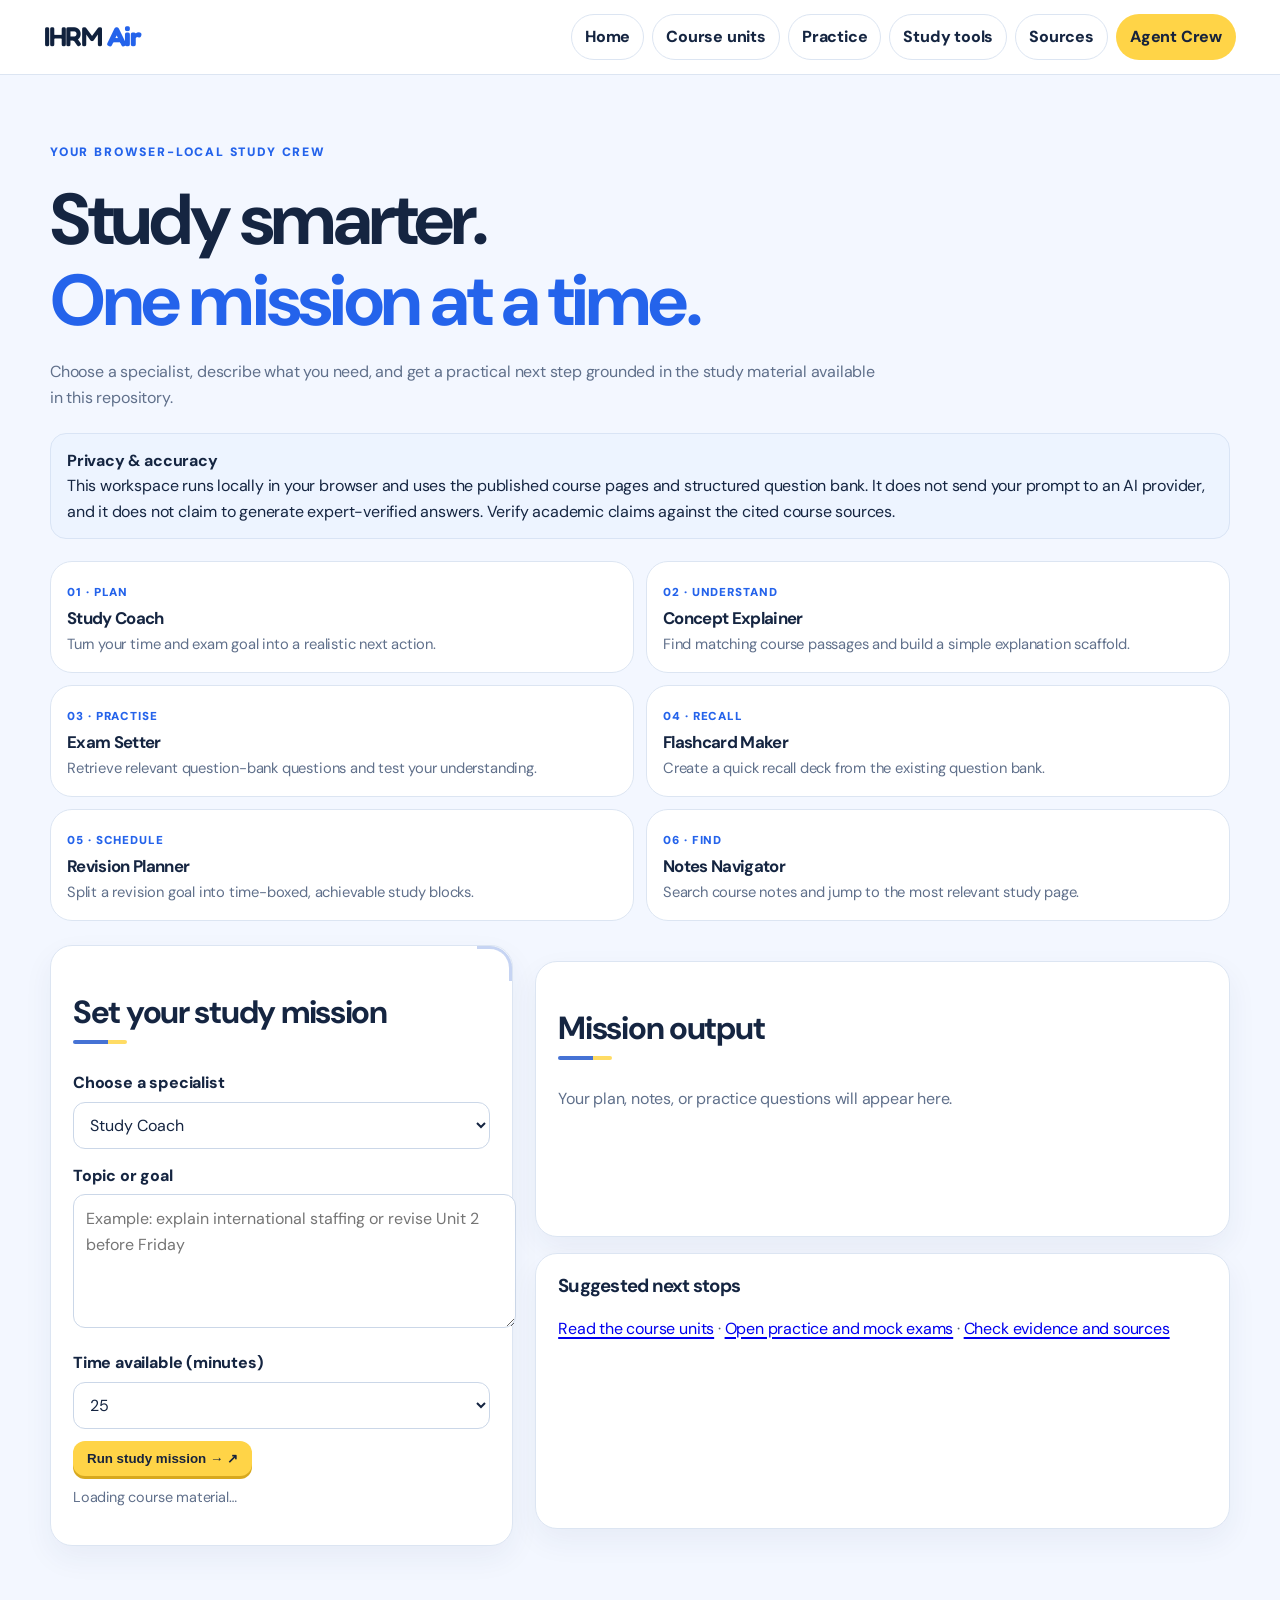
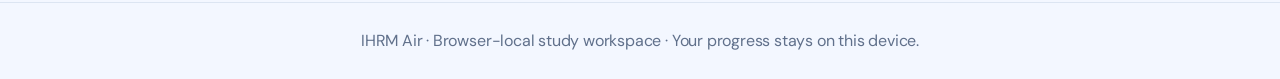
==== agents.html @ 7f0918f3 "Add browser-local Agent Crew study workspace" ====
<!doctype html>
<html lang="en">
<head>
<meta charset="utf-8"><meta name="viewport" content="width=device-width,initial-scale=1,viewport-fit=cover">
<meta name="theme-color" content="#f3f7ff"><meta name="description" content="A source-grounded, browser-local study workspace for International Human Resource Management.">
<title>Agent Crew — IHRM Air</title>
<link rel="manifest" href="manifest.webmanifest"><link rel="icon" href="assets/icon.svg" type="image/svg+xml">
<link rel="preconnect" href="https://fonts.googleapis.com"><link href="https://fonts.googleapis.com/css2?family=DM+Sans:wght@400;500;700;800&family=Fredoka:wght@500;600&display=swap" rel="stylesheet">
<link rel="stylesheet" href="assets/ihrm-refresh.css">
<style>
:root{--bg:#f3f7ff;--card:#fff;--ink:#152541;--mute:#60708b;--blue:#2463eb;--yellow:#ffd447;--line:#dce5f2}
body{margin:0;background:var(--bg);color:var(--ink);font-family:"DM Sans",system-ui,sans-serif;line-height:1.6}
header{display:flex;align-items:center;justify-content:space-between;gap:12px;flex-wrap:wrap;padding:14px clamp(16px,4vw,44px);background:var(--card);border-bottom:1px solid var(--line)}
.logo{font-family:Fredoka,sans-serif;font-size:1.7rem;font-weight:600;text-decoration:none}.logo b{color:var(--blue)}
nav{display:flex;gap:8px;flex-wrap:wrap}nav a,.button{display:inline-flex;align-items:center;justify-content:center;padding:9px 13px;border:1px solid var(--line);border-radius:999px;text-decoration:none;font-weight:800;color:var(--ink);background:var(--card);cursor:pointer}
nav a[aria-current=page],.button.primary{background:var(--yellow);color:#17233c;border-color:transparent}
main{max-width:1180px;margin:auto;padding:clamp(20px,5vw,56px) 18px}
.eyebrow{font-size:.76rem;letter-spacing:.15em;text-transform:uppercase;color:var(--blue);font-weight:900}
h1,h2,h3{line-height:1.12;letter-spacing:-.04em}h1{font-size:clamp(2.4rem,6vw,4.5rem);margin:.25em 0}h2{font-size:clamp(1.45rem,3vw,2rem)}p{max-width:75ch}.muted{color:var(--mute)}
.notice{padding:14px 16px;border:1px solid #d9e4f5;border-radius:16px;background:#edf4ff;margin:22px 0}.notice strong{display:block}
.layout{display:grid;grid-template-columns:minmax(240px,.8fr) minmax(0,1.2fr);gap:22px;margin-top:24px}
.panel,.agent-card,.result{background:var(--card);border:1px solid var(--line);border-radius:22px;padding:22px;box-shadow:0 12px 30px rgba(26,55,104,.06);min-width:0}
label{display:block;font-weight:800;margin:14px 0 6px}input,select,textarea{width:100%;border:1px solid #cbd7e8;background:var(--card);color:var(--ink);padding:11px 12px;border-radius:12px;font:inherit}textarea{min-height:110px;resize:vertical}
.button{border-radius:12px;margin-top:12px}.button.primary{background:var(--yellow);box-shadow:0 3px 0 #d8a91e}.button:disabled{opacity:.5;cursor:not-allowed}
.agent-grid{display:grid;grid-template-columns:repeat(2,minmax(0,1fr));gap:12px;margin-top:16px}
.agent-card{padding:16px;box-shadow:none}.agent-card h3{margin:5px 0;font-size:1.05rem}.agent-card p{margin:0;color:var(--mute);font-size:.92rem}.agent-card .tag{font-size:.72rem;font-weight:900;color:var(--blue);letter-spacing:.08em;text-transform:uppercase}
.result{margin-top:16px;min-height:230px}.result h3{margin-top:0}.result-content{white-space:normal;overflow-wrap:anywhere}.result-content li{margin:.5em 0}.source-chip{display:inline-block;border:1px solid var(--line);border-radius:999px;padding:3px 9px;margin:4px 4px 0 0;font-size:.8rem}
.empty{color:var(--mute)}.status{font-size:.9rem;color:var(--mute);margin-top:10px}.question{padding:14px;border:1px solid var(--line);border-radius:14px;margin:10px 0}.question label{font-weight:500;display:flex;gap:8px;align-items:flex-start}.question input{width:auto;margin-top:6px}
footer{text-align:center;padding:25px 16px;color:var(--mute);border-top:1px solid var(--line)}
:root[data-theme=dark] body{background:var(--air-bg);color:var(--air-text)}:root[data-theme=dark] .notice{background:#152744;border-color:#2a3b56}
@media(max-width:780px){.layout{grid-template-columns:1fr}.agent-grid{grid-template-columns:1fr}header{align-items:flex-start}nav{width:100%}nav a{flex:1}}
@media(prefers-reduced-motion:reduce){*{scroll-behavior:auto!important;transition:none!important}}
</style>
</head>
<body>
<header>
<a class="logo" href="index.html">IHRM <b>Air</b></a>
<nav aria-label="Main navigation">
<a href="index.html">Home</a><a href="units.html">Course units</a><a href="practice.html">Practice</a><a href="tools.html">Study tools</a><a href="references.html">Sources</a><a href="agents.html" aria-current="page">Agent Crew</a>
</nav>
</header>
<main>
<p class="eyebrow">Your browser-local study crew</p>
<h1>Study smarter.<br><span style="color:var(--blue)">One mission at a time.</span></h1>
<p class="muted">Choose a specialist, describe what you need, and get a practical next step grounded in the study material available in this repository.</p>
<div class="notice"><strong>Privacy & accuracy</strong>This workspace runs locally in your browser and uses the published course pages and structured question bank. It does not send your prompt to an AI provider, and it does not claim to generate expert-verified answers. Verify academic claims against the cited course sources.</div>
<div class="agent-grid" aria-label="Available study specialists">
<article class="agent-card"><span class="tag">01 · Plan</span><h3>Study Coach</h3><p>Turn your time and exam goal into a realistic next action.</p></article>
<article class="agent-card"><span class="tag">02 · Understand</span><h3>Concept Explainer</h3><p>Find matching course passages and build a simple explanation scaffold.</p></article>
<article class="agent-card"><span class="tag">03 · Practise</span><h3>Exam Setter</h3><p>Retrieve relevant question-bank questions and test your understanding.</p></article>
<article class="agent-card"><span class="tag">04 · Recall</span><h3>Flashcard Maker</h3><p>Create a quick recall deck from the existing question bank.</p></article>
<article class="agent-card"><span class="tag">05 · Schedule</span><h3>Revision Planner</h3><p>Split a revision goal into time-boxed, achievable study blocks.</p></article>
<article class="agent-card"><span class="tag">06 · Find</span><h3>Notes Navigator</h3><p>Search course notes and jump to the most relevant study page.</p></article>
</div>
<div class="layout">
<section class="panel" aria-labelledby="mission-heading">
<h2 id="mission-heading">Set your study mission</h2>
<label for="agentRole">Choose a specialist</label>
<select id="agentRole">
<option value="coach">Study Coach</option><option value="explainer">Concept Explainer</option><option value="exam">Exam Setter</option><option value="flashcards">Flashcard Maker</option><option value="planner">Revision Planner</option><option value="navigator">Notes Navigator</option>
</select>
<label for="mission">Topic or goal</label>
<textarea id="mission" placeholder="Example: explain international staffing or revise Unit 2 before Friday"></textarea>
<label for="minutes">Time available (minutes)</label>
<select id="minutes"><option>10</option><option selected>25</option><option>40</option><option>60</option><option>90</option></select>
<button class="button primary" id="runMission" type="button">Run study mission →</button>
<p class="status" id="agentStatus" role="status" aria-live="polite">Loading course material…</p>
</section>
<section aria-labelledby="output-heading">
<div class="result" aria-live="polite"><h2 id="output-heading">Mission output</h2><div id="agentOutput" class="result-content"><p class="empty">Your plan, notes, or practice questions will appear here.</p></div></div>
<div class="result"><h3>Suggested next stops</h3><p><a href="units.html">Read the course units</a> · <a href="practice.html">Open practice and mock exams</a> · <a href="references.html">Check evidence and sources</a></p></div>
</section>
</div>
</main>
<footer>IHRM Air · Browser-local study workspace · Your progress stays on this device.</footer>
<script src="assets/agent-workspace.js" defer></script><script src="assets/ihrm-refresh.js" defer></script>
</body></html>
---- assets/ihrm-refresh.css ----
/* IHRM Air — shared interface refresh */
:root{--air-bg:#f3f7ff;--air-surface:#fff;--air-text:#152541;--air-muted:#60708b;--air-line:#dce5f2;--air-blue:#2463eb;--air-blue-deep:#1748b7;--air-yellow:#ffd447;--air-green:#0e9f78;--air-shadow:0 16px 42px rgba(26,55,104,.09);--air-radius:22px}
:root[data-theme="dark"]{--air-bg:#0a1220;--air-surface:#121e32;--air-text:#edf3ff;--air-muted:#a5b4ce;--air-line:#2a3b56;--air-shadow:0 16px 42px rgba(0,0,0,.2)}
html{scroll-padding-top:100px}
body{background:var(--air-bg);color:var(--air-text);font-family:"DM Sans",system-ui,sans-serif;letter-spacing:-.012em}
a{transition:color .18s ease,background .18s ease,transform .18s ease}
button,.btn,.primary{cursor:pointer;transition:transform .18s ease,box-shadow .18s ease,background .18s ease}
button:focus-visible,a:focus-visible,input:focus-visible,textarea:focus-visible,select:focus-visible{outline:3px solid #f2b800;outline-offset:3px}
.site-nav-wrap,.topbar,header.top{backdrop-filter:blur(16px);-webkit-backdrop-filter:blur(16px)}
.topbar,header.top{background:color-mix(in srgb,var(--air-surface) 92%,transparent);border-bottom:1px solid var(--air-line);box-shadow:0 8px 28px rgba(18,42,82,.06)}
.topbar{position:sticky;top:0;z-index:50}
.logo{font-size:1.8rem;letter-spacing:-.055em;color:var(--air-text)}
.logo b{color:var(--air-blue)}
.topnav,.site-page-nav{align-items:center;gap:7px}
.topnav a,.site-page-nav a{border:1px solid transparent;border-radius:999px;padding:9px 14px;box-shadow:none;background:transparent;color:var(--air-muted);font-weight:750;font-size:.92rem;text-decoration:none}
.topnav a:hover,.site-page-nav a:hover,.site-page-nav a[aria-current="page"]{background:var(--air-text);color:var(--air-surface);transform:translateY(-1px)}
.site-nav-toggle{border:1px solid var(--air-line);border-radius:13px;padding:9px 12px;background:var(--air-surface);color:var(--air-text);font-weight:800}
.air-theme-toggle{display:inline-flex;align-items:center;justify-content:center;gap:7px;border:1px solid var(--air-line);border-radius:999px;background:var(--air-surface);color:var(--air-text);padding:9px 13px;font-weight:800;font:inherit;cursor:pointer}
.hero{border-radius:0 0 30px 30px}
.hero h1,.page-intro h1{letter-spacing:-.055em}
.hero .primary,.primary,.page-home-cta{border:0;border-radius:15px;background:var(--air-yellow);color:#17233c;box-shadow:0 5px 0 #d8a91e,0 12px 24px rgba(24,47,86,.12);font-weight:900}
.hero .primary:hover,.primary:hover,.page-home-cta:hover{transform:translateY(-2px);box-shadow:0 7px 0 #d8a91e,0 16px 28px rgba(24,47,86,.16)}
.hero .secondary-cta{background:var(--air-surface);color:var(--air-text);box-shadow:0 4px 0 var(--air-line),0 10px 22px rgba(24,47,86,.08)}
.section{max-width:1240px;margin-inline:auto;padding-inline:clamp(18px,4vw,48px)}
.section h2,.section h3{letter-spacing:-.035em}
.tile,.progress-card,.unit-card,.tool-card,.practice-card,.panel,.card,.study-card{border:1px solid var(--air-line);border-radius:var(--air-radius);box-shadow:var(--air-shadow);background:var(--air-surface);transition:transform .2s ease,box-shadow .2s ease,border-color .2s ease}
.tile:hover,.unit-card:hover,.tool-card:hover,.practice-card:hover,.study-card:hover{transform:translateY(-4px);box-shadow:0 22px 48px rgba(26,55,104,.13);border-color:color-mix(in srgb,var(--air-blue) 38%,var(--air-line))}
.tile a{font-weight:850;color:var(--air-blue)}
.tile .icon{display:inline-grid;place-items:center;width:48px;height:48px;border-radius:15px;background:#eaf1ff;font-size:1.4rem}
.page-intro{background:radial-gradient(ellipse at 85% 0%,rgba(255,212,71,.23),transparent 38%),linear-gradient(135deg,var(--air-bg),var(--air-surface));border-bottom:1px solid var(--air-line)}
.page-intro-inner{max-width:1160px}
.page-intro h1{font-size:clamp(2.5rem,6vw,4.6rem);line-height:1.02;margin:.3em 0}
.page-intro p:not(.page-eyebrow){color:var(--air-muted);max-width:720px}
.page-eyebrow,.eyebrow{font-weight:900;letter-spacing:.14em}
.track,.site-reading-progress{height:3px}
button.btn,.btn{border-radius:12px}
input,textarea,select{border-radius:12px}
#siteBackTop{border:0;border-radius:50%;background:var(--air-text);color:var(--air-surface);box-shadow:0 8px 24px rgba(0,0,0,.2)}
@media(min-width:900px){.grid{gap:22px}.section{padding-block:clamp(34px,5vw,64px)}}
@media(max-width:760px){.topbar{padding:10px 14px}.topnav,.site-page-nav{gap:5px}.site-page-nav{padding:10px;border-radius:18px;background:var(--air-surface);border:1px solid var(--air-line);box-shadow:var(--air-shadow)}.site-page-nav a{width:100%;justify-content:flex-start}.air-theme-toggle{padding:8px 10px}.hero{border-radius:0 0 22px 22px}.hero .primary,.hero .secondary-cta{margin:5px 5px 4px 0}.tile{border-radius:18px}}
@media(prefers-reduced-motion:reduce){*,*::before,*::after{scroll-behavior:auto!important;transition:none!important;animation:none!important}}

/* Mobile menu state and consistent active-page affordance */
.site-page-nav a[aria-current="page"]{background:var(--air-yellow)!important;color:#17233c!important;border-color:transparent!important}
@media(max-width:760px){.site-page-nav.is-open{display:flex!important;flex-direction:column;align-items:stretch}.site-page-nav:not(.is-open){display:none!important}.site-nav-wrap{flex-wrap:wrap}.air-theme-toggle{white-space:nowrap}}


/* Navigation and in-page back controls — consistent across every study page */
.site-back-button{display:inline-flex;align-items:center;justify-content:center;gap:7px;min-height:40px;padding:8px 13px;border:1px solid var(--air-line);border-radius:999px;background:var(--air-surface);color:var(--air-text);font:inherit;font-weight:800;white-space:nowrap;cursor:pointer}
.site-back-button:hover{background:var(--air-yellow);color:#17233c;transform:translateY(-1px)}
.site-nav-toggle[aria-expanded="true"]{background:var(--air-yellow);color:#17233c}
@media(max-width:700px){
 .site-nav-wrap{display:flex!important;align-items:center;gap:8px;flex-wrap:wrap}
 .site-nav-toggle{margin-left:auto}
 .site-page-nav.is-open{display:flex!important;flex-direction:column;align-items:stretch;width:100%;padding:10px;border:1px solid var(--air-line);border-radius:16px;background:var(--air-surface);box-shadow:var(--air-shadow)}
 .site-page-nav.is-open a,.site-page-nav.is-open button{width:100%;justify-content:center}
 .site-page-nav:not(.is-open){display:none!important}
 .site-back-button{min-height:42px}
}
@media(prefers-reduced-motion:reduce){.site-back-button{transition:none!important}}


/* Mobile header layout fix: keep the IHRM Air logo and Menu button separate */
@media(max-width:760px){
  header.topbar.site-nav-wrap{
    display:grid!important;
    grid-template-columns:minmax(0,1fr) auto;
    align-items:center;
    column-gap:12px;
    row-gap:12px;
    padding:12px 16px!important;
  }
  header.topbar.site-nav-wrap>.logo{
    grid-column:1;
    grid-row:1;
    min-width:0;
    font-size:clamp(1.35rem,5.4vw,1.8rem);
    white-space:nowrap;
  }
  header.topbar.site-nav-wrap>.site-nav-toggle{
    grid-column:2;
    grid-row:1;
    margin:0!important;
    justify-self:end;
    min-height:46px;
    padding:9px 12px;
    white-space:nowrap;
  }
  header.topbar.site-nav-wrap>.site-page-nav{
    grid-column:1/-1;
    grid-row:2;
    width:100%;
    margin:0;
  }
  .site-nav-wrap:not(header.topbar){
    column-gap:8px;
    row-gap:10px;
  }
  .site-nav-wrap:not(header.topbar)>.site-page-nav{
    flex-basis:100%;
    order:10;
  }
  .site-nav-wrap:not(header.topbar)>.site-nav-toggle{
    margin-left:auto;
  }
}


/* Unified mobile header: Menu and Dark/Light remain visible side by side */
@media(max-width:760px){
  .site-nav-wrap{
    display:flex!important;
    align-items:center!important;
    gap:10px!important;
    flex-wrap:wrap!important;
  }
  .site-nav-wrap>.logo{
    flex:1 1 auto;
    min-width:0;
  }
  .site-nav-wrap>.site-nav-toggle{
    display:inline-flex!important;
    flex:0 0 auto;
    align-items:center;
    justify-content:center;
    min-height:44px;
    margin:0!important;
    padding:9px 13px!important;
    border:1px solid var(--air-line)!important;
    border-radius:14px!important;
    background:var(--air-surface)!important;
    color:var(--air-text)!important;
    box-shadow:none!important;
    white-space:nowrap;
  }
  .site-nav-wrap>.site-theme-toggle{
    display:inline-flex!important;
    flex:0 0 auto;
    align-items:center;
    justify-content:center;
    min-height:44px;
    margin:0!important;
    padding:9px 12px!important;
    border:1px solid var(--air-line)!important;
    border-radius:14px!important;
    background:var(--air-surface)!important;
    color:var(--air-text)!important;
    box-shadow:none!important;
    white-space:nowrap;
  }
  .site-nav-wrap>.site-page-nav{
    display:none!important;
    flex:1 0 100%;
    order:20;
    width:100%;
    min-width:100%;
    margin:0!important;
    padding:10px!important;
    border:1px solid var(--air-line);
    border-radius:16px;
    background:var(--air-surface);
    box-shadow:var(--air-shadow);
  }
  .site-nav-wrap>.site-page-nav.is-open,
  .site-nav-wrap.nav-open>.site-page-nav{
    display:flex!important;
    flex-direction:column;
    align-items:stretch;
  }
  .site-nav-wrap>.site-page-nav a{
    display:flex;
    width:100%;
    justify-content:flex-start;
    min-height:42px;
  }
  .site-nav-wrap>.site-page-nav .site-theme-toggle{margin:0!important}
}
@media(min-width:761px){
  .site-nav-wrap>.site-theme-toggle{margin-left:4px}
}


/* Visual upgrade: stronger contrast, clearer surfaces, and lightweight motion */
:root{
 --air-bg:#f4f7fc;
 --air-surface:#ffffff;
 --air-text:#10213d;
 --air-muted:#465875;
 --air-line:#c5d2e4;
 --air-blue:#174fca;
 --air-blue-deep:#103b9b;
 --air-yellow:#ffd33d;
 --air-shadow:0 14px 36px rgba(16,33,61,.10);
}
:root[data-theme="dark"]{
 --air-bg:#080f1d;
 --air-surface:#111d31;
 --air-text:#f4f7ff;
 --air-muted:#c0cde2;
 --air-line:#354863;
 --air-blue:#8ab4ff;
 --air-blue-deep:#b8d0ff;
 --air-yellow:#ffdf66;
 --air-shadow:0 18px 44px rgba(0,0,0,.28);
}
body{background-color:var(--air-bg);color:var(--air-text)}
p,li,.muted,.subtitle,.description{color:var(--air-muted)}
.topnav a[aria-current="page"],.site-page-nav a[aria-current="page"]{
 background:var(--air-yellow)!important;color:#10213d!important;border-color:#10213d!important;font-weight:800
}
:where(.card,.unit-card,.tool-card,.feature-card,.destination-card,.panel,.question-card,.stat-card,.study-card){
 border-color:var(--air-line);
 box-shadow:var(--air-shadow);
}
:where(.card,.unit-card,.tool-card,.feature-card,.destination-card,.panel,.question-card,.stat-card,.study-card){
 transition:transform .22s ease,box-shadow .22s ease,border-color .22s ease,background-color .22s ease;
}
@media(hover:hover) and (prefers-reduced-motion:no-preference){
 :where(.card,.unit-card,.tool-card,.feature-card,.destination-card,.panel,.question-card,.stat-card,.study-card):hover{
  transform:translateY(-4px);box-shadow:0 20px 42px rgba(16,33,61,.14);border-color:var(--air-blue)
 }
}
:where(button,.btn,.primary,.site-nav-toggle,.site-theme-toggle){font-weight:800}
:where(.primary,.btn-primary,button.primary){
 background:var(--air-yellow);color:#10213d;border-color:#10213d
}
:where(.site-page-nav a,.topnav a):focus-visible{outline-offset:4px}
@keyframes airFadeUp{from{opacity:0;transform:translateY(16px)}to{opacity:1;transform:translateY(0)}}
@keyframes airSoftGlow{0%,100%{box-shadow:0 0 0 rgba(23,79,202,0)}50%{box-shadow:0 0 0 5px rgba(23,79,202,.07)}}
@media(prefers-reduced-motion:no-preference){
 body.air-motion-ready .air-reveal{animation:airFadeUp .55s cubic-bezier(.2,.7,.2,1) both}
 body.air-motion-ready .air-reveal:nth-of-type(2n){animation-delay:.07s}
 body.air-motion-ready .air-reveal:nth-of-type(3n){animation-delay:.13s}
 .hero h1,.hero .primary{animation:airFadeUp .65s cubic-bezier(.2,.7,.2,1) both}
 .hero .primary{animation-delay:.12s}
}
@media(prefers-reduced-motion:reduce){
 *,*::before,*::after{scroll-behavior:auto!important;animation:none!important;transition:none!important}
}


/* IHRM Air — purposeful arrows, flow cues and geometric UI accents */
:root{
 --air-arrow-bg:color-mix(in srgb,var(--air-blue) 10%,var(--air-surface));
 --air-arrow-border:color-mix(in srgb,var(--air-blue) 30%,var(--air-line));
}
body{
 background-image:
   radial-gradient(circle at 7% 12%,color-mix(in srgb,var(--air-blue) 7%,transparent) 0 3px,transparent 4px),
   radial-gradient(circle at 93% 28%,color-mix(in srgb,var(--air-green) 7%,transparent) 0 4px,transparent 5px);
 background-attachment:fixed;
}
:where(.card,.unit-card,.tool-card,.feature-card,.destination-card,.panel,.question-card,.stat-card,.study-card){
 position:relative;
}
:where(.card,.unit-card,.tool-card,.feature-card,.destination-card,.panel,.study-card)::before{
 content:"";
 position:absolute;
 top:0;right:0;
 width:32px;height:32px;
 border-top:3px solid color-mix(in srgb,var(--air-blue) 35%,transparent);
 border-right:3px solid color-mix(in srgb,var(--air-blue) 35%,transparent);
 border-top-right-radius:inherit;
 pointer-events:none;
 opacity:.7;
}
:where(.primary,.btn-primary,.secondary-cta,.destination-card a,.feature-card a){
 position:relative;
}
:where(.primary,.btn-primary,.secondary-cta)::after{
 content:" ↗";
 display:inline-block;
 margin-left:.25em;
 font-weight:900;
 transition:transform .2s ease;
}
@media(hover:hover) and (prefers-reduced-motion:no-preference){
 :where(.primary,.btn-primary,.secondary-cta):hover::after{transform:translate(3px,-2px)}
}
:where(a[href$=".html"]:not(.logo):not(.site-page-nav a):not(.topnav a):not(.site-back-button)){
 text-decoration-thickness:1.5px;
 text-underline-offset:3px;
}
:where(.site-page-nav a,.topnav a){
 display:inline-flex;align-items:center;gap:7px;
}
:where(.site-page-nav a,.topnav a)[aria-current="page"]::before{content:"●";font-size:.55em;line-height:1}
:where(.site-back-button)::before{content:"←";font-size:1.1em}
:where(.site-nav-toggle[aria-expanded="true"])::after{content:"⌃";margin-left:4px}
:where(.site-nav-toggle[aria-expanded="false"])::after{content:"⌄";margin-left:4px}
:where(h2)::after{
 content:"";
 display:block;
 width:54px;height:4px;margin-top:9px;
 border-radius:9px;
 background:linear-gradient(90deg,var(--air-blue) 0 65%,var(--air-yellow) 65% 100%);
 opacity:.8;
}
:where(.hero h2)::after{display:none}
.flow-arrow{
 display:inline-grid;place-items:center;
 width:34px;height:34px;border-radius:50%;
 color:var(--air-blue);background:var(--air-arrow-bg);
 border:1px solid var(--air-arrow-border);font-weight:900;
}
@media(max-width:760px){
 :where(.site-page-nav a,.topnav a){justify-content:flex-start}
 :where(.primary,.btn-primary,.secondary-cta){min-height:44px}
 :where(.card,.unit-card,.tool-card,.feature-card,.destination-card,.panel,.study-card)::before{width:24px;height:24px}
}
@media(prefers-reduced-motion:reduce){
 :where(.primary,.btn-primary,.secondary-cta)::after{transition:none}
}


/* Platform upgrade: command palette and floating navigation */
.air-command-overlay[hidden],.air-back-to-top[hidden]{display:none!important}
.air-command-overlay{position:fixed;inset:0;z-index:9999;display:grid;place-items:start center;padding:clamp(12px,5vh,52px) 14px 20px;background:rgba(5,12,26,.62);backdrop-filter:blur(7px);-webkit-backdrop-filter:blur(7px)}
.air-command-box{width:min(620px,100%);max-height:min(78vh,760px);overflow:auto;border:1px solid var(--air-line);border-radius:22px;background:var(--air-surface);color:var(--air-text);box-shadow:0 28px 90px rgba(0,0,0,.32);padding:clamp(16px,4vw,26px)}
.air-command-head{display:flex;align-items:flex-start;justify-content:space-between;gap:12px}
.air-command-kicker{margin:0 0 5px!important;font-size:.72rem!important;letter-spacing:.12em;font-weight:900;color:var(--air-blue)!important}
.air-command-head h2{margin:0;font-size:clamp(1.2rem,4vw,1.65rem);line-height:1.25}
.air-command-head h2::after{display:none}
.air-command-close{width:40px;height:40px;flex:0 0 auto;border:1px solid var(--air-line);border-radius:12px;background:var(--air-bg);color:var(--air-text);font-size:1.6rem;line-height:1}
.air-command-input-wrap{display:flex;align-items:center;gap:10px;margin:18px 0 8px;padding:0 14px;border:2px solid var(--air-blue);border-radius:14px;background:var(--air-bg);font-size:1.5rem}
.air-command-input-wrap input{width:100%;min-width:0;min-height:50px;border:0!important;outline:0!important;background:transparent;color:var(--air-text);font:inherit;font-size:1rem}
.air-command-hint{margin:6px 2px 14px;font-size:.78rem;color:var(--air-muted)}
.air-command-results{display:grid;gap:7px}
.air-command-result{display:flex;align-items:center;gap:12px;padding:12px;border:1px solid var(--air-line);border-radius:14px;background:var(--air-surface);color:var(--air-text);text-decoration:none!important}
.air-command-result:hover,.air-command-result:focus-visible{background:var(--air-arrow-bg);border-color:var(--air-blue);transform:translateX(2px)}
.air-command-result-icon{display:grid;place-items:center;width:38px;height:38px;flex:0 0 auto;border-radius:12px;background:var(--air-arrow-bg);color:var(--air-blue);font-weight:900}
.air-command-result-copy{display:grid;gap:2px;min-width:0}
.air-command-result-copy strong{font-size:.95rem}
.air-command-result-copy small{font-size:.8rem;color:var(--air-muted)}
.air-command-result-arrow{margin-left:auto;color:var(--air-blue);font-weight:900}
.air-command-empty{padding:16px;text-align:center;color:var(--air-muted)}
.air-back-to-top{position:fixed;right:max(16px,env(safe-area-inset-right));bottom:max(18px,env(safe-area-inset-bottom));z-index:1000;display:flex;align-items:center;gap:6px;padding:11px 15px;border:1px solid var(--air-line);border-radius:999px;background:var(--air-surface);color:var(--air-text);font:inherit;font-weight:900;box-shadow:var(--air-shadow)}
.air-back-to-top:hover{background:var(--air-yellow);color:#10213d;transform:translateY(-2px)}
@media(max-width:480px){.air-command-overlay{padding-top:12px}.air-command-box{border-radius:18px}.air-command-result{padding:10px}.air-back-to-top{right:12px;bottom:14px}}


/* Personal progress and backup/restore panel */
.air-data-panel{display:flex;flex-wrap:wrap;align-items:center;justify-content:space-between;gap:20px;margin:32px auto;padding:clamp(18px,4vw,28px);max-width:1100px;border:1px solid var(--air-line);border-radius:22px;background:linear-gradient(135deg,var(--air-surface),var(--air-arrow-bg));color:var(--air-text);box-shadow:var(--air-shadow)}
.air-data-panel-copy{flex:1 1 300px;min-width:0}
.air-data-kicker{font-size:.72rem;font-weight:900;letter-spacing:.14em;color:var(--air-blue)}
.air-data-panel h2{margin:5px 0 8px;font-size:clamp(1.25rem,3vw,1.7rem)}
.air-data-panel h2::after{display:none}
.air-data-panel p{margin:5px 0;color:var(--air-muted)}
.air-data-status{font-weight:800}
.air-data-actions{display:flex;gap:10px;flex-wrap:wrap}
.air-data-button{display:inline-flex;align-items:center;justify-content:center;gap:7px;min-height:44px;padding:10px 14px;border:1px solid var(--air-line);border-radius:13px;background:var(--air-surface);color:var(--air-text);font:inherit;font-weight:800;cursor:pointer;text-decoration:none}
.air-data-button:hover{background:var(--air-yellow);color:#10213d;border-color:#10213d}
.air-import-button input{display:none}
.air-data-message{flex-basis:100%;font-weight:700}
@media(max-width:520px){.air-data-panel{align-items:stretch}.air-data-actions{display:grid;grid-template-columns:1fr 1fr}.air-data-button{padding:10px 8px;font-size:.9rem}}


/* Study Intelligence dashboard, progress tracking and weekly planner */
.air-intelligence-panel{max-width:1180px;margin:36px auto;padding:clamp(16px,3vw,28px);border:1px solid var(--air-line);border-radius:24px;background:var(--air-surface);color:var(--air-text);box-shadow:var(--air-shadow)}
.air-intel-head{display:flex;align-items:flex-start;justify-content:space-between;gap:16px;flex-wrap:wrap;margin-bottom:20px}
.air-intel-kicker{font-size:.72rem;font-weight:900;letter-spacing:.14em;color:var(--air-blue)}
.air-intel-head h2{margin:6px 0;font-size:clamp(1.4rem,3.4vw,2rem)}
.air-intel-head h2::after,.air-intel-subpanel h3::after{display:none}
.air-intel-head p,.air-intel-help,.air-intel-note{color:var(--air-muted);margin:5px 0}
.air-intel-link{display:inline-flex;align-items:center;justify-content:center;min-height:44px;padding:10px 14px;border-radius:13px;background:var(--air-yellow);color:#10213d!important;font-weight:900;text-decoration:none;white-space:nowrap}
.air-intel-metrics{display:grid;grid-template-columns:repeat(4,minmax(0,1fr));gap:12px;margin:20px 0}
.air-intel-metric{padding:16px;border:1px solid var(--air-line);border-radius:17px;background:var(--air-bg);min-width:0}
.air-intel-metric span,.air-intel-metric small{display:block;color:var(--air-muted)}
.air-intel-metric strong{display:block;margin:7px 0;font-size:clamp(1.5rem,3vw,2rem);line-height:1.1;color:var(--air-text)}
.air-intel-metric small{font-size:.78rem;line-height:1.4}
.air-intel-columns{display:grid;grid-template-columns:1fr 1fr;gap:14px;margin-top:14px}
.air-intel-subpanel{min-width:0;padding:17px;border:1px solid var(--air-line);border-radius:18px;background:var(--air-bg)}
.air-intel-subpanel h3{margin:0 0 12px;color:var(--air-text)}
.air-unit-progress-row{margin:14px 0}
.air-unit-progress-label{display:flex;align-items:flex-start;justify-content:space-between;gap:8px;margin-bottom:7px}
.air-unit-progress-label a{font-weight:800;color:var(--air-text);text-decoration:none}
.air-unit-status{font-size:.76rem;color:var(--air-muted);white-space:nowrap}
.air-unit-track{height:8px;overflow:hidden;border-radius:99px;background:var(--air-line)}
.air-unit-track span{display:block;height:100%;border-radius:inherit;background:linear-gradient(90deg,var(--air-blue),var(--air-yellow));transition:width .3s ease}
.air-plan-row{display:flex;align-items:center;gap:10px;padding:9px 0;border-bottom:1px solid var(--air-line)}
.air-plan-row>input[type=checkbox]{width:19px;height:19px;flex:0 0 auto;accent-color:var(--air-blue)}
.air-plan-copy{display:grid;gap:5px;min-width:0;flex:1}
.air-plan-copy strong{font-size:.82rem}
.air-plan-copy input{width:100%;min-width:0;padding:8px 10px;border:1px solid var(--air-line);border-radius:9px;background:var(--air-surface);color:var(--air-text);font:inherit;font-size:.88rem}
.air-plan-row.is-done .air-plan-copy strong{text-decoration:line-through;color:var(--air-muted)}
.air-intel-reset{margin-top:12px;padding:9px 12px;border:1px solid var(--air-line);border-radius:10px;background:var(--air-surface);color:var(--air-text);font:inherit;font-weight:800;cursor:pointer}
.air-intel-reset:hover{background:var(--air-yellow);color:#10213d}
.air-history{margin-top:14px}
.air-history-head{display:flex;align-items:center;justify-content:space-between;gap:10px;flex-wrap:wrap}
.air-history-head h3{margin:0}
.air-history-head a{font-weight:800;color:var(--air-blue)}
.air-history-row{display:flex;align-items:center;justify-content:space-between;gap:10px;padding:12px 0;border-bottom:1px solid var(--air-line)}
.air-history-row span{font-size:.86rem;color:var(--air-muted);text-align:right}
.air-intel-note{font-size:.78rem;margin-top:16px}
@media(max-width:760px){.air-intel-metrics{grid-template-columns:repeat(2,minmax(0,1fr))}.air-intel-columns{grid-template-columns:1fr}.air-history-row{align-items:flex-start;flex-direction:column}.air-history-row span{text-align:left}}
@media(max-width:380px){.air-intel-metrics{grid-template-columns:1fr}.air-unit-progress-label{flex-direction:column}}


/* Daily goal and readiness dashboard */
.air-intel-daily{display:grid;grid-template-columns:repeat(2,minmax(0,1fr));gap:16px;margin:18px 0}
.air-daily-controls{display:flex;align-items:center;gap:8px;flex-wrap:wrap;margin:12px 0}
.air-daily-controls label{font-weight:700}
.air-daily-controls input{width:86px;min-height:40px;padding:8px 10px;border:1px solid var(--line,#b7c9e4);border-radius:10px;background:var(--card,#fff);color:var(--ink,#14213d);font:inherit}
.air-daily-track{height:10px;overflow:hidden;border-radius:999px;background:var(--sky2,#e9f5ff);margin:12px 0}
.air-daily-track span{display:block;height:100%;width:0;border-radius:inherit;background:var(--mint,#1fa77f);transition:width .25s ease}
.air-readiness-metrics{display:grid;grid-template-columns:repeat(2,minmax(0,1fr));gap:12px;margin:16px 0}
.air-readiness-metrics>div{padding:12px;border-radius:12px;background:var(--sky2,#e9f5ff)}
.air-readiness-metrics span,.air-readiness-metrics strong{display:block}
.air-readiness-metrics span{font-size:.86rem;color:var(--mute,#4b5d7e)}
.air-readiness-metrics strong{font-size:1.25rem;margin-top:4px}
@media(max-width:680px){.air-intel-daily{grid-template-columns:1fr}.air-readiness-metrics{grid-template-columns:repeat(2,minmax(0,1fr))}}
@media(prefers-reduced-motion:reduce){.air-daily-track span{transition:none}}


/* Weak-topic revision priorities */
.air-weak-row{display:flex;justify-content:space-between;align-items:center;gap:14px;padding:12px 0;border-bottom:1px solid var(--line,#d5e2f4)}
.air-weak-row:last-child{border-bottom:0}
.air-weak-copy{display:flex;flex-direction:column;gap:3px;min-width:0}
.air-weak-copy strong{overflow-wrap:anywhere}
.air-weak-copy span{font-size:.88rem;color:var(--mute,#4b5d7e)}
.air-weak-row>a{flex-shrink:0;font-weight:700;color:var(--blue,#2f6fd0);text-decoration:underline;text-underline-offset:3px}
@media(max-width:480px){.air-weak-row{align-items:flex-start;flex-direction:column;gap:6px}}


/* Personal revision schedule */
.air-revision-builder{margin:18px 0}
.air-revision-controls{display:flex;align-items:end;gap:12px;flex-wrap:wrap;margin:14px 0}
.air-revision-controls label{display:flex;flex-direction:column;gap:5px;font-weight:700;font-size:.9rem}
.air-revision-controls input,.air-revision-controls select{min-height:42px;max-width:100%;padding:8px 10px;border:1px solid var(--line,#b7c9e4);border-radius:10px;background:var(--card,#fff);color:var(--ink,#14213d);font:inherit}
.air-revision-controls button{min-height:42px;padding:9px 14px;border:0;border-radius:10px;background:var(--blue,#2f6fd0);color:white;font:inherit;font-weight:700;cursor:pointer}
.air-revision-day{display:grid;grid-template-columns:minmax(110px,.7fr) minmax(0,2fr) auto;gap:12px;align-items:center;padding:12px 0;border-bottom:1px solid var(--line,#d5e2f4)}
.air-revision-day span{overflow-wrap:anywhere}
.air-revision-day small{color:var(--mute,#4b5d7e);white-space:nowrap}
@media(max-width:600px){.air-revision-day{grid-template-columns:1fr;gap:4px}.air-revision-day small{white-space:normal}.air-revision-controls>*{width:100%}}

/* Action links in the weak-topic dashboard */
.air-weak-actions{display:flex;flex-wrap:wrap;gap:8px;align-items:center}
.air-weak-actions a{display:inline-flex;align-items:center;justify-content:center;padding:8px 11px;border:1px solid var(--line,#d5e2f4);border-radius:999px;text-decoration:none;font-weight:800;font-size:.88rem}
.air-weak-actions .air-weak-practice{background:var(--sun,#ffc83d);color:#14213d;border-color:#14213d}
@media(max-width:600px){.air-weak-actions{width:100%}.air-weak-actions a{flex:1}}

/* Study Session Tracker */
.air-session-tracker{margin:24px 0;padding:clamp(18px,2.6vw,28px);border:1px solid var(--line,#d5e2f4);border-radius:22px;background:var(--surface,#fff);color:var(--ink,#17233f)}
.air-session-head,.air-session-history-head{display:flex;align-items:flex-start;justify-content:space-between;gap:14px;flex-wrap:wrap}.air-session-head h2{margin:5px 0 8px}.air-session-head p{max-width:680px;line-height:1.55}.air-session-live{padding:8px 11px;border-radius:999px;background:var(--soft,#f3f6fb);font-size:.86rem;font-weight:750}
.air-session-metrics{display:grid;grid-template-columns:repeat(auto-fit,minmax(135px,1fr));gap:11px;margin:18px 0}.air-session-metrics article{padding:14px;border-radius:14px;background:var(--soft,#f3f6fb)}.air-session-metrics article span,.air-session-metrics article small{display:block}.air-session-metrics article strong{display:block;font-size:1.45rem;margin:5px 0}.air-session-metrics article small{font-size:.82rem;opacity:.8}
.air-session-controls{display:grid;grid-template-columns:repeat(2,minmax(0,1fr));gap:12px;margin:16px 0}.air-session-controls label{display:grid;gap:6px;font-weight:700}.air-session-controls input,.air-session-controls select{width:100%;min-width:0;padding:11px;border:1px solid var(--line,#d5e2f4);border-radius:10px;background:var(--surface,#fff);color:inherit;font:inherit}.air-session-focus{grid-column:1/-1}
.air-session-progress{height:10px;background:var(--line,#d5e2f4);border-radius:999px;overflow:hidden}.air-session-progress span{display:block;height:100%;width:0;background:var(--accent,#4778e8);border-radius:999px;transition:width .2s ease}
.air-session-actions{display:flex;flex-wrap:wrap;gap:9px;margin:14px 0}.air-session-actions button,.air-session-history-head button{padding:10px 14px;border:1px solid var(--line,#d5e2f4);border-radius:11px;background:var(--surface,#fff);color:inherit;font:inherit;font-weight:750;cursor:pointer}.air-session-actions button:first-child{background:var(--accent,#4778e8);color:white;border-color:transparent}.air-session-actions button:disabled{opacity:.5;cursor:not-allowed}.air-session-note{font-size:.92rem;line-height:1.5}.air-session-history-head{align-items:center;margin-top:22px}.air-session-history-head h3{margin:0}.air-session-history{display:grid;gap:8px;margin-top:10px}.air-session-history-row{display:flex;justify-content:space-between;gap:12px;flex-wrap:wrap;padding:11px 13px;border-radius:11px;background:var(--soft,#f3f6fb)}.air-session-history-row span{font-size:.9rem;opacity:.8}
@media(max-width:560px){.air-session-controls{grid-template-columns:1fr}.air-session-focus{grid-column:auto}.air-session-history-row{display:grid;gap:4px}}

/* Multi-page study tools workspace */
.air-tools-hub,.air-tool-page-intro{max-width:1180px;margin:0 auto;padding:clamp(20px,4vw,48px) 0}
.air-tools-hero{padding:clamp(24px,4vw,44px);border-radius:24px;background:var(--surface,#fff);border:1px solid var(--line,#d5e2f4);margin-bottom:22px}.air-tools-hero h1,.air-tool-page-intro h1{font-size:clamp(2rem,4vw,3.2rem);line-height:1.08;margin:10px 0}.air-tools-hero p,.air-tool-page-intro p{max-width:720px;line-height:1.65}
.air-tools-grid{display:grid;grid-template-columns:repeat(auto-fit,minmax(min(100%,280px),1fr));gap:16px}.air-tool-card{display:flex;flex-direction:column;align-items:flex-start;min-height:235px;padding:22px;border:1px solid var(--line,#d5e2f4);border-radius:20px;background:var(--surface,#fff);color:var(--ink,#17233f);text-decoration:none;transition:transform .18s ease,border-color .18s ease,box-shadow .18s ease}.air-tool-card:hover{transform:translateY(-3px);border-color:var(--accent,#4778e8);box-shadow:0 12px 28px #10254a12}.air-tool-card:focus-visible,.air-back-hub:focus-visible{outline:3px solid var(--accent,#4778e8);outline-offset:3px}.air-tool-icon{font-size:1.8rem;margin-bottom:12px}.air-tool-label{font-size:.72rem;letter-spacing:.12em;font-weight:850;opacity:.7}.air-tool-card h2{font-size:1.3rem;margin:8px 0}.air-tool-card p{line-height:1.6;flex:1;margin:0 0 18px}.air-tool-card strong{color:var(--accent,#4778e8)}.air-tools-footnote{margin-top:20px;font-size:.9rem;line-height:1.5;opacity:.8}.air-back-hub{display:inline-flex;margin:10px 0 20px;padding:10px 14px;border:1px solid var(--line,#d5e2f4);border-radius:10px;color:inherit;text-decoration:none;font-weight:750}


/* Connectivity status: visible, compact and accessible without implying cloud sync. */
.air-connection-status{display:inline-flex;align-items:center;gap:.35rem;max-width:100%;margin:.35rem .5rem;padding:.35rem .6rem;border:1px solid var(--air-line);border-radius:999px;background:var(--air-surface);color:var(--air-muted);font-size:.72rem;line-height:1.35;font-weight:650}
.air-connection-status.is-offline{border-color:#d97706;color:#92400e;background:#fff7ed}
[data-theme="dark"] .air-connection-status.is-offline{color:#fed7aa;background:#431407;border-color:#9a3412}
@media(max-width:700px){.air-connection-status{font-size:.68rem;margin:.25rem 0;order:5}.site-nav-wrap{flex-wrap:wrap}}
@media(prefers-reduced-motion:reduce){.air-connection-status{transition:none}}
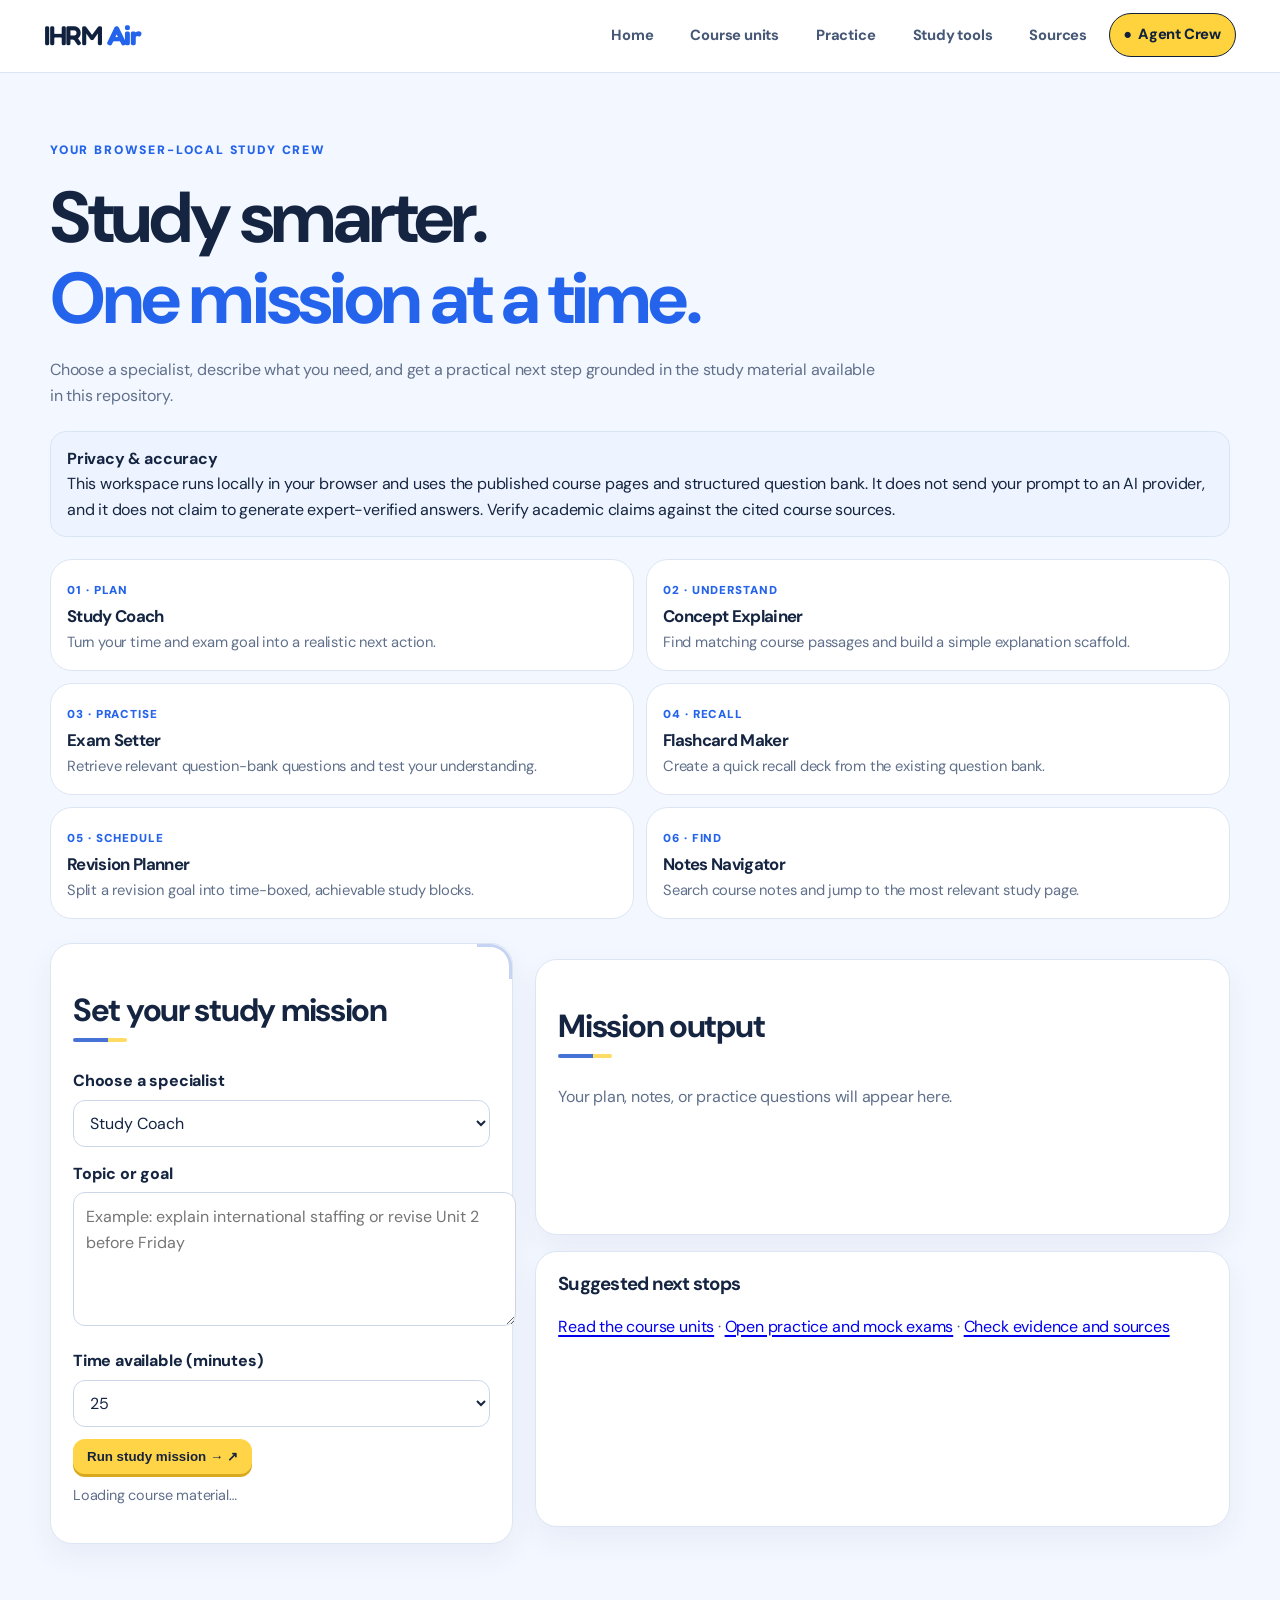
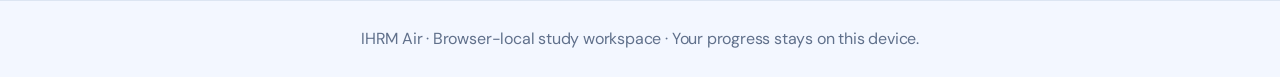
==== commit 2ce1c309: "Align Agent Crew navigation with site integrity checks" ====
--- a/agents.html
+++ b/agents.html
@@ -35,7 +35,7 @@
 <body>
 <header>
 <a class="logo" href="index.html">IHRM <b>Air</b></a>
-<nav aria-label="Main navigation">
+<nav id="sitePageNav" class="site-page-nav" aria-label="Main navigation">
 <a href="index.html">Home</a><a href="units.html">Course units</a><a href="practice.html">Practice</a><a href="tools.html">Study tools</a><a href="references.html">Sources</a><a href="agents.html" aria-current="page">Agent Crew</a>
 </nav>
 </header>
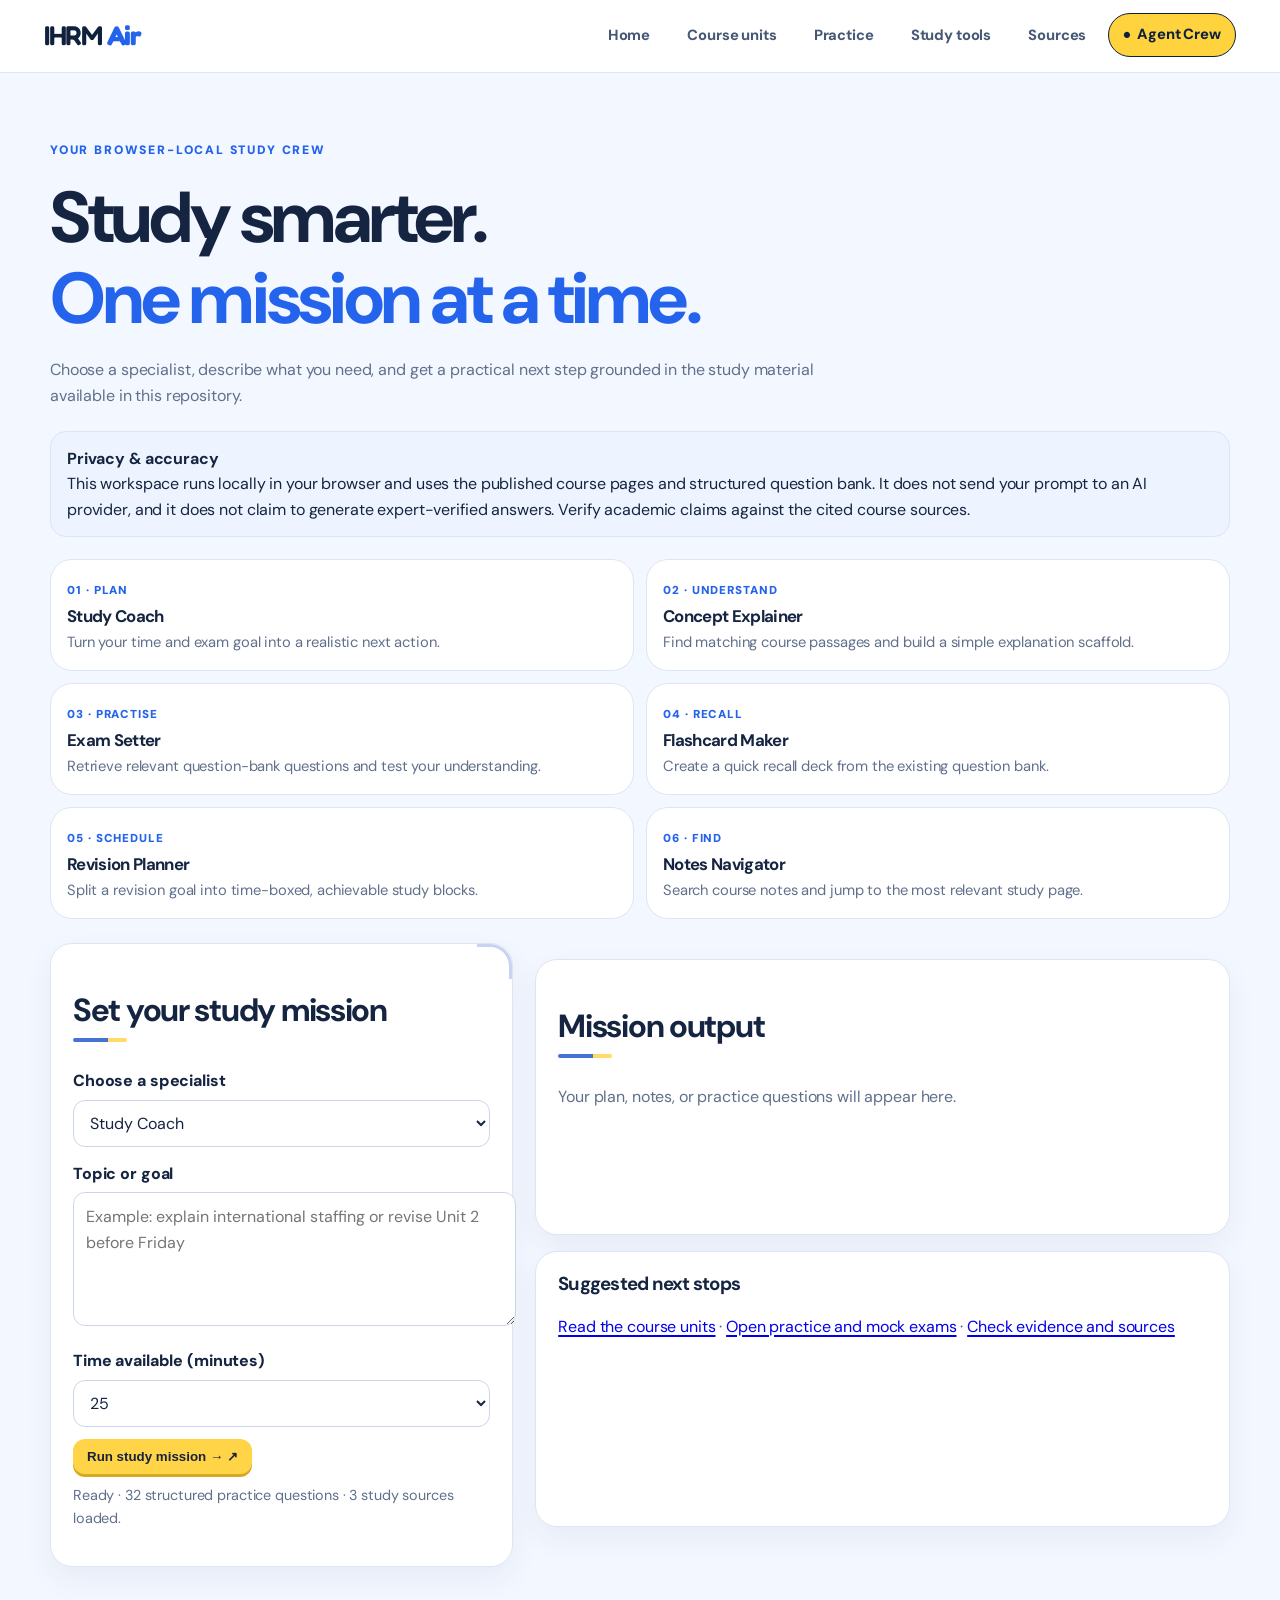
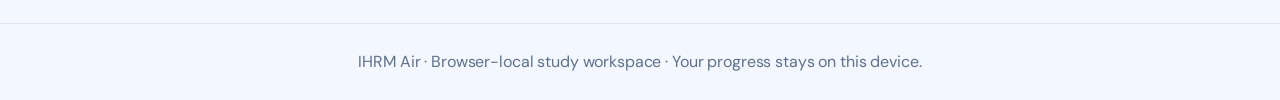
==== commit d22bcb7e: "Refresh premium UI assets on Agent Crew page" ====
--- a/agents.html
+++ b/agents.html
@@ -6,7 +6,7 @@
 <title>Agent Crew — IHRM Air</title>
 <link rel="manifest" href="manifest.webmanifest"><link rel="icon" href="assets/icon.svg" type="image/svg+xml">
 <link rel="preconnect" href="https://fonts.googleapis.com"><link href="https://fonts.googleapis.com/css2?family=DM+Sans:wght@400;500;700;800&family=Fredoka:wght@500;600&display=swap" rel="stylesheet">
-<link rel="stylesheet" href="assets/ihrm-refresh.css">
+<link rel="stylesheet" href="assets/ihrm-refresh.css?v=12">
 <style>
 :root{--bg:#f3f7ff;--card:#fff;--ink:#152541;--mute:#60708b;--blue:#2463eb;--yellow:#ffd447;--line:#dce5f2}
 body{margin:0;background:var(--bg);color:var(--ink);font-family:"DM Sans",system-ui,sans-serif;line-height:1.6}
@@ -73,5 +73,5 @@
 </div>
 </main>
 <footer>IHRM Air · Browser-local study workspace · Your progress stays on this device.</footer>
-<script src="assets/agent-workspace.js" defer></script><script src="assets/ihrm-refresh.js" defer></script>
+<script src="assets/agent-workspace.js" defer></script><script src="assets/ihrm-refresh.js?v=7" defer></script>
 </body></html>
--- a/assets/ihrm-refresh.css
+++ b/assets/ihrm-refresh.css
@@ -460,3 +460,106 @@
 [data-theme="dark"] .air-connection-status.is-offline{color:#fed7aa;background:#431407;border-color:#9a3412}
 @media(max-width:700px){.air-connection-status{font-size:.68rem;margin:.25rem 0;order:5}.site-nav-wrap{flex-wrap:wrap}}
 @media(prefers-reduced-motion:reduce){.air-connection-status{transition:none}}
+
+
+/* =========================================================
+   IHRM AIR — Premium Flight-deck design system (v12)
+   Intent: calm editorial hierarchy, polished surfaces, accessible
+   interaction states, and responsive controls without removing
+   the original aviation identity or page-specific layouts.
+   ========================================================= */
+:root{
+  --air-premium-accent:#245fe8;
+  --air-premium-gold:#ffd447;
+  --air-premium-line:color-mix(in srgb,var(--ink,#152541) 12%,transparent);
+  --air-premium-glass:color-mix(in srgb,var(--card,#fff) 88%,transparent);
+  --air-premium-shadow:0 18px 50px rgba(21,37,65,.075);
+  --air-premium-shadow-hover:0 24px 60px rgba(21,37,65,.13);
+}
+:root[data-theme="dark"]{
+  --air-premium-line:rgba(190,210,245,.16);
+  --air-premium-shadow:0 18px 48px rgba(0,0,0,.20);
+  --air-premium-shadow-hover:0 24px 60px rgba(0,0,0,.32);
+}
+html{scroll-behavior:smooth;scroll-padding-top:96px}
+body{letter-spacing:-.008em}
+::selection{background:var(--air-premium-gold);color:#152541}
+:where(header.top,.topbar,.top,.site-nav-wrap){backdrop-filter:saturate(155%) blur(18px)}
+:where(.topbar,.top,header.top){box-shadow:0 6px 26px rgba(20,33,61,.045)}
+:where(.site-page-nav a,.topnav a,.links a,nav a){transition:background .18s ease,color .18s ease,transform .18s ease,border-color .18s ease}
+:where(.site-page-nav a:hover,.topnav a:hover,.links a:hover,nav a:hover){transform:translateY(-1px)}
+:where(.hero,.page-intro,.intro,.refs-hero,.air-tools-hero){isolation:isolate}
+:where(.hero,.page-intro,.intro,.refs-hero){box-shadow:var(--air-premium-shadow)}
+:where(.card,.tile,.unit-card,.tool-card,.feature-card,.exam-panel,.quiz-card,.panel,.study-card,.agent-card,.result,.ref-card,.air-tool-card,.progress-card){
+  box-shadow:var(--air-premium-shadow);
+  transition:transform .2s ease,border-color .2s ease,box-shadow .2s ease;
+}
+:where(.card,.tile,.unit-card,.tool-card,.feature-card,.air-tool-card):hover{
+  transform:translateY(-3px);
+  box-shadow:var(--air-premium-shadow-hover);
+}
+:where(.card,.tile,.unit-card,.tool-card,.feature-card,.exam-panel,.quiz-card,.panel,.study-card,.agent-card,.result,.ref-card,.air-tool-card){
+  border-color:var(--air-premium-line);
+}
+:where(button,.button,.btn,.primary,.go,.page-home-cta,.site-back-button){
+  -webkit-tap-highlight-color:transparent;
+}
+:where(button,.button,.btn,.primary,.go,.page-home-cta):focus-visible{
+  outline:3px solid var(--air-premium-gold)!important;outline-offset:3px!important;
+}
+:where(input,select,textarea){
+  transition:border-color .16s ease,box-shadow .16s ease,background .16s ease;
+}
+:where(input,select,textarea):focus{
+  border-color:var(--air-premium-accent)!important;
+  box-shadow:0 0 0 4px color-mix(in srgb,var(--air-premium-accent) 15%,transparent);
+}
+:where(.site-theme-toggle,.site-nav-toggle,.site-back-button){
+  border:1px solid var(--air-premium-line);
+  border-radius:999px;
+  box-shadow:0 2px 8px rgba(20,33,61,.04);
+}
+.site-back-button{min-height:40px;padding:8px 13px;background:var(--ui-surface,var(--card,#fff));color:var(--ink,#152541);font:inherit;font-weight:800;cursor:pointer}
+#siteReadingProgress{position:fixed;inset:0 0 auto;z-index:1000;height:3px;background:transparent;pointer-events:none}
+#siteReadingProgress span{display:block;height:100%;width:0;background:linear-gradient(90deg,var(--air-premium-accent),var(--air-premium-gold));box-shadow:0 0 12px rgba(36,95,232,.24)}
+#siteBackTop{
+  position:fixed;right:clamp(14px,3vw,28px);bottom:clamp(14px,3vw,28px);z-index:90;
+  display:grid;place-items:center;width:46px;height:46px;border:1px solid var(--air-premium-line);
+  border-radius:16px;background:var(--ui-surface,var(--card,#fff));color:var(--ink,#152541);
+  box-shadow:0 10px 28px rgba(20,33,61,.15);font-size:1.35rem;font-weight:900;
+  opacity:0;pointer-events:none;transform:translateY(8px);transition:opacity .18s ease,transform .18s ease;
+}
+#siteBackTop.is-visible{opacity:1;pointer-events:auto;transform:translateY(0)}
+.air-command-overlay{position:fixed;inset:0;z-index:1200;display:grid;place-items:start center;padding:12vh 16px 24px;background:rgba(7,16,34,.58);backdrop-filter:blur(8px)}
+.air-command-overlay[hidden]{display:none}
+.air-command-box{width:min(680px,100%);max-height:76vh;overflow:auto;padding:clamp(18px,4vw,28px);border:1px solid var(--air-premium-line);border-radius:24px;background:var(--ui-surface,var(--card,#fff));color:var(--ink,#152541);box-shadow:0 30px 100px rgba(0,0,0,.3)}
+.air-command-box h2{font-size:clamp(1.35rem,3vw,2rem);margin:.3rem 0 .9rem}
+.air-command-head{display:flex;align-items:flex-start;justify-content:space-between;gap:14px}
+.air-command-kicker{margin:0;font-size:.72rem;letter-spacing:.14em;font-weight:900;color:var(--blue,#2463eb)}
+.air-command-close{width:38px;height:38px;border:1px solid var(--air-premium-line);border-radius:12px;background:transparent;color:inherit;font-size:1.4rem}
+.air-command-input-wrap{display:flex;align-items:center;gap:10px;padding:0 14px;border:1px solid var(--air-premium-line);border-radius:15px;background:color-mix(in srgb,var(--card,#fff) 90%,var(--blue,#2463eb) 10%)}
+.air-command-input-wrap input{width:100%;min-height:52px;border:0!important;outline:0!important;box-shadow:none!important;background:transparent;color:inherit;font:inherit}
+.air-command-hint{font-size:.8rem;opacity:.72}
+#airCommandResults{display:grid;gap:6px;margin-top:12px}
+#airCommandResults a,#airCommandResults button{display:flex;align-items:center;justify-content:space-between;gap:10px;padding:12px 14px;border:1px solid transparent;border-radius:12px;background:transparent;color:inherit;text-decoration:none;text-align:left;font:inherit;font-weight:750}
+#airCommandResults a:hover,#airCommandResults button:hover,#airCommandResults [aria-selected=true]{background:color-mix(in srgb,var(--blue,#2463eb) 10%,var(--card,#fff));border-color:var(--air-premium-line)}
+.air-reveal{opacity:1}
+.air-motion-ready .air-reveal{animation:airPremiumRise .45s both}
+@keyframes airPremiumRise{from{opacity:.72;transform:translateY(8px)}to{opacity:1;transform:translateY(0)}}
+:root[data-theme="dark"] :where(.card,.tile,.unit-card,.tool-card,.feature-card,.exam-panel,.quiz-card,.panel,.study-card,.agent-card,.result,.ref-card,.air-tool-card){background-color:var(--card,#15213a)}
+:root[data-theme="dark"] #siteBackTop{background:var(--card,#15213a);color:var(--ink,#eef3ff)}
+@media(max-width:700px){
+  #siteBackTop{width:42px;height:42px;border-radius:14px}
+  .air-command-overlay{padding-top:7vh}
+  .air-command-box{max-height:84vh;border-radius:20px}
+}
+@media(prefers-reduced-motion:reduce){
+  .air-motion-ready .air-reveal{animation:none}
+  :where(.card,.tile,.unit-card,.tool-card,.feature-card,.air-tool-card){transition:none}
+  #siteBackTop{transition:none}
+}
+
+.air-install-app{border-color:var(--air-premium-line);background:var(--air-premium-gold);color:#152541;font-weight:850;white-space:nowrap}
+.air-install-app[hidden]{display:none}
+.air-install-app:disabled{opacity:.65;cursor:wait}
+@media(max-width:700px){.air-install-app{min-height:40px}}
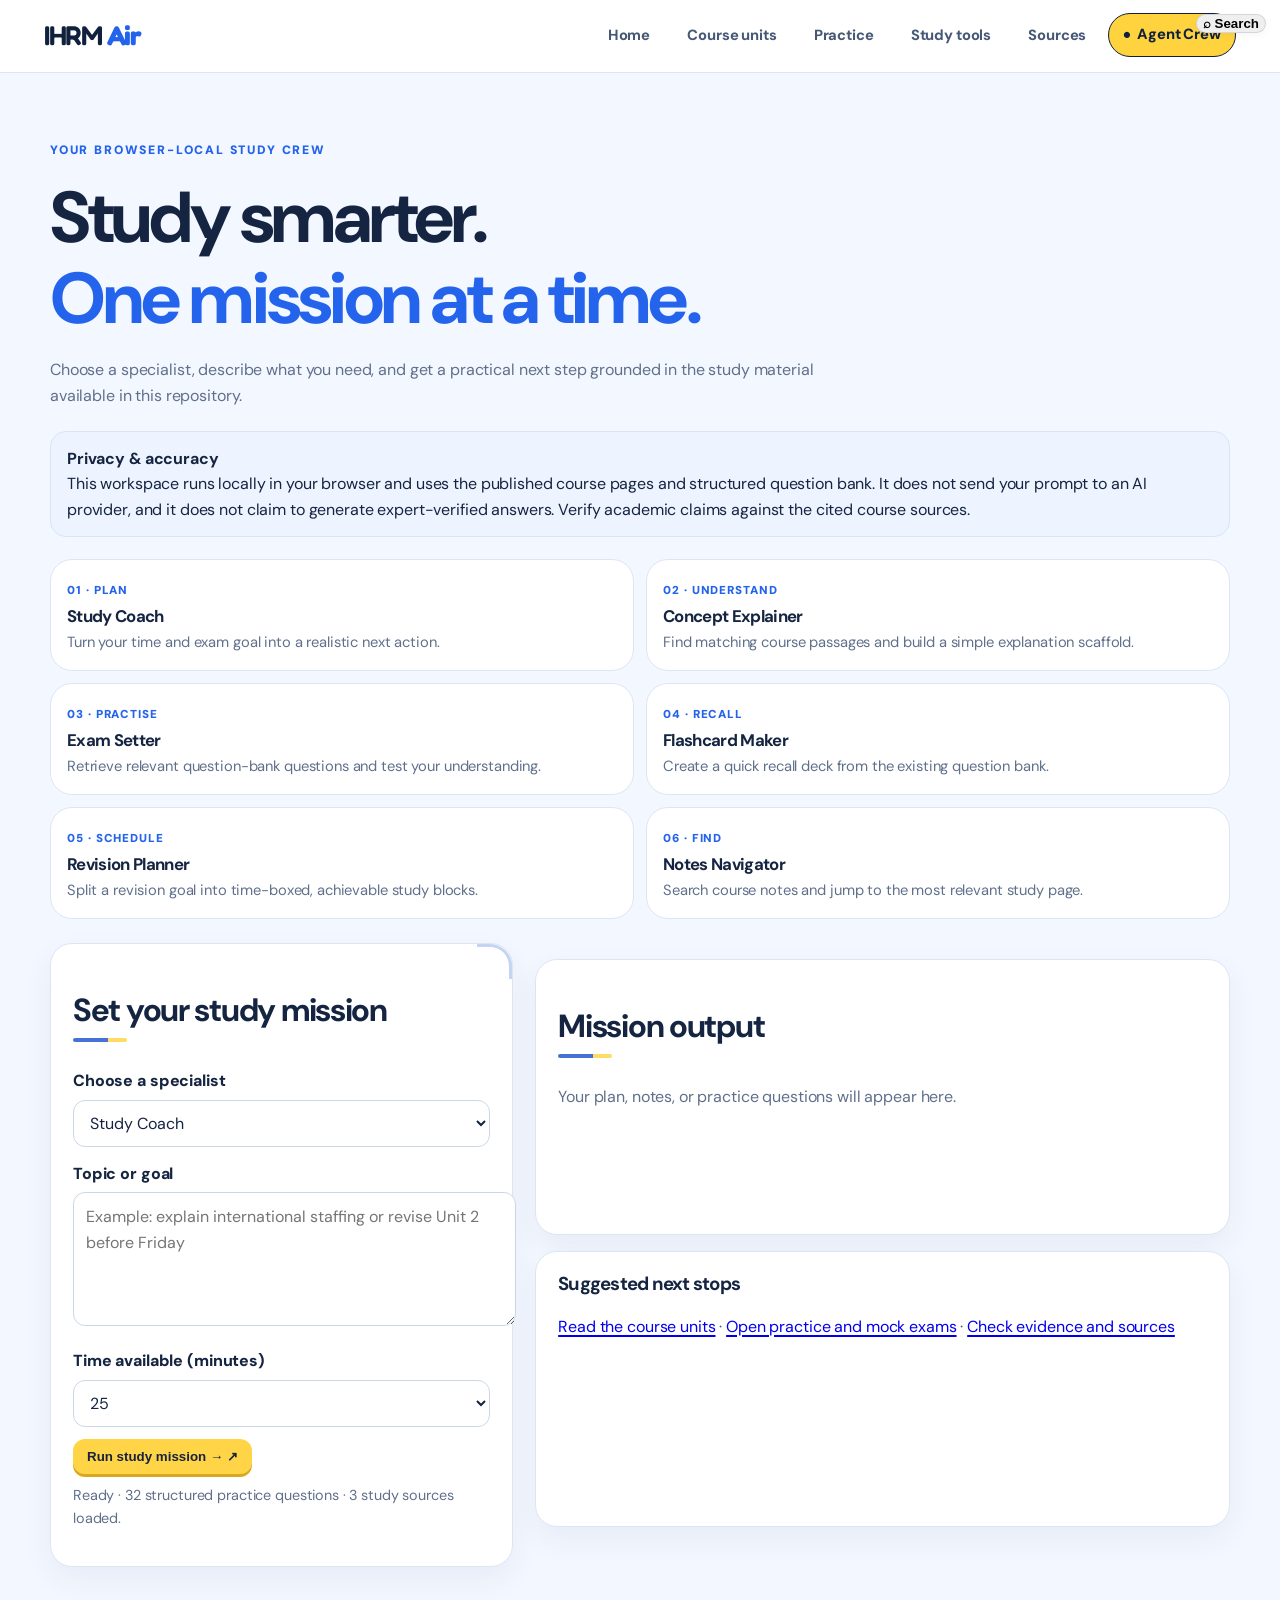
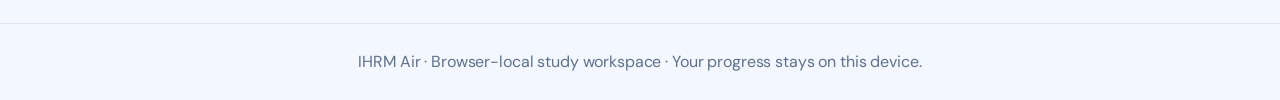
==== commit 4540a205: "Refresh premium navigation script cache version" ====
--- a/agents.html
+++ b/agents.html
@@ -73,5 +73,5 @@
 </div>
 </main>
 <footer>IHRM Air · Browser-local study workspace · Your progress stays on this device.</footer>
-<script src="assets/agent-workspace.js" defer></script><script src="assets/ihrm-refresh.js?v=7" defer></script>
+<script src="assets/agent-workspace.js" defer></script><script src="assets/ihrm-refresh.js?v=8" defer></script>
 </body></html>
